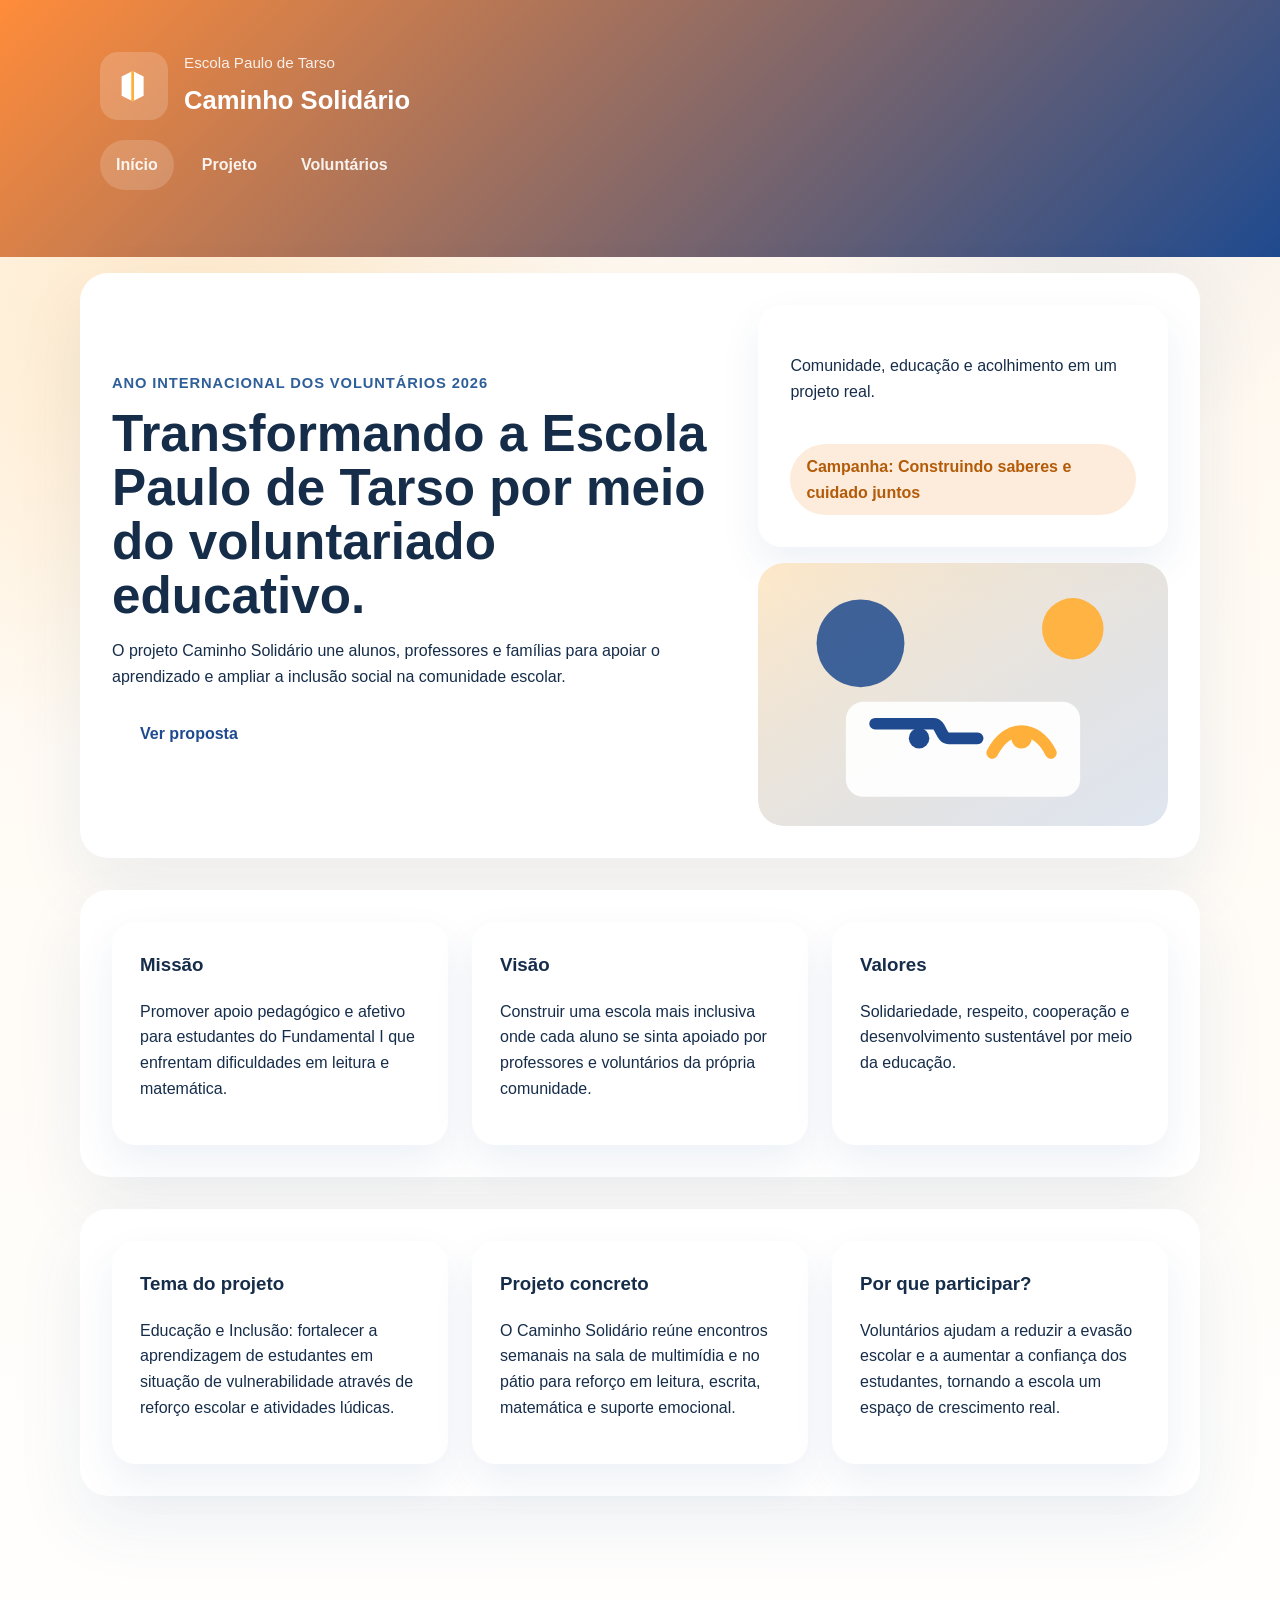
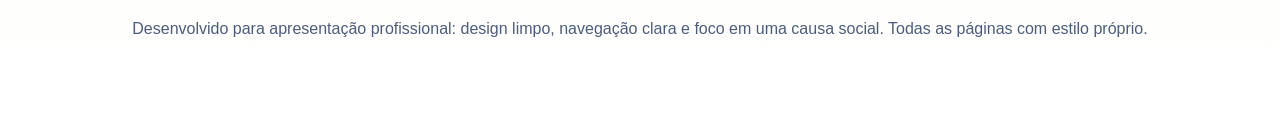
==== index.html @ b5e7ed50 "oi" ====
<!DOCTYPE html>
<html lang="pt-BR">
<head>
  <meta charset="UTF-8" />
  <meta name="viewport" content="width=device-width, initial-scale=1.0" />
  <title>Caminho Solidário | Escola Paulo de Tarso</title>
  <link rel="stylesheet" href="style.css" />
</head>
<body class="home" data-page-label="Início">
  <header>
    <div class="header-inner container">
      <div class="logo-box">
        <div class="logo-mark" aria-label="Logo da Escola Paulo de Tarso">
          <svg viewBox="0 0 64 64" xmlns="http://www.w3.org/2000/svg" aria-hidden="true">
            <path d="M14 18 L30 10 L46 18 V46 L30 54 L14 46 Z" fill="#ffffff" />
            <path d="M30 10 V54" stroke="#ffb03b" stroke-width="4" />
          </svg>
        </div>
        <div class="logo-text">
          <p>Escola Paulo de Tarso</p>
          <h1>Caminho Solidário</h1>
        </div>
      </div>
      <nav class="main-nav" aria-label="Navegação principal">
        <a href="index.html" class="nav-link active">Início</a>
        <a href="projeto.html" class="nav-link">Projeto</a>
        <a href="voluntarios.html" class="nav-link">Voluntários</a>
      </nav>
    </div>
  </header>

  <main class="container">
    <section class="home-hero">
      <div class="hero-content">
        <span class="eyebrow">Ano Internacional dos Voluntários 2026</span>
        <h2>Transformando a Escola Paulo de Tarso por meio do voluntariado educativo.</h2>
        <p>O projeto Caminho Solidário une alunos, professores e famílias para apoiar o aprendizado e ampliar a inclusão social na comunidade escolar.</p>
        <div class="hero-actions">
          <a class="button-primary" href="projeto.html">Ver proposta</a>
          <a class="button-secondary" href="voluntarios.html">Quero ser voluntário</a>
        </div>
      </div>
      <div class="hero-visual">
        <div class="visual-card">
          <p>Comunidade, educação e acolhimento em um projeto real.</p>
          <div class="visual-pill">Campanha: Construindo saberes e cuidado juntos</div>
        </div>
      </div>
    </section>

    <section class="mission-grid">
      <article class="mission-card">
        <h3>Missão</h3>
        <p>Promover apoio pedagógico e afetivo para estudantes do Fundamental I que enfrentam dificuldades em leitura e matemática.</p>
      </article>
      <article class="mission-card">
        <h3>Visão</h3>
        <p>Construir uma escola mais inclusiva onde cada aluno se sinta apoiado por professores e voluntários da própria comunidade.</p>
      </article>
      <article class="mission-card">
        <h3>Valores</h3>
        <p>Solidariedade, respeito, cooperação e desenvolvimento sustentável por meio da educação.</p>
      </article>
    </section>

    <section class="home-preview">
      <div class="preview-card">
        <h3>Tema do projeto</h3>
        <p>Educação e Inclusão: fortalecer a aprendizagem de estudantes em situação de vulnerabilidade através de reforço escolar e atividades lúdicas.</p>
      </div>
      <div class="preview-card">
        <h3>Projeto concreto</h3>
        <p>O Caminho Solidário reúne encontros semanais na sala de multimídia e no pátio para reforço em leitura, escrita, matemática e suporte emocional.</p>
      </div>
      <div class="preview-card">
        <h3>Por que participar?</h3>
        <p>Voluntários ajudam a reduzir a evasão escolar e a aumentar a confiança dos estudantes, tornando a escola um espaço de crescimento real.</p>
      </div>
    </section>
  </main>

  <footer class="site-footer">
    <div class="container">
      <p>Desenvolvido para apresentação profissional: design limpo, navegação clara e foco em uma causa social. Todas as páginas com estilo próprio.</p>
    </div>
  </footer>

  <script src="script.js"></script>
</body>
</html>
---- style.css ----
:root {
  --orange: #f08a24;
  --blue: #1f4a8f;
  --white: #ffffff;
  --gray: #f4f6fb;
  --dark: #1d3557;
  --soft: #e9f1ff;
  --text: #162d4a;
}

* {
  box-sizing: border-box;
}

body {
  margin: 0;
  font-family: "Inter", "Segoe UI", sans-serif;
  color: var(--text);
  line-height: 1.6;
  min-height: 100vh;
}

a {
  color: inherit;
  text-decoration: none;
}

img,
svg {
  max-width: 100%;
  display: block;
}

.container {
  width: min(1120px, calc(100% - 2rem));
  margin: 0 auto;
  padding: 1rem 0 3rem;
}

header {
  color: var(--white);
  padding: 2.2rem 1rem 1.2rem;
}

.header-inner {
  max-width: 1080px;
  margin: 0 auto;
  display: grid;
  grid-template-columns: 1fr;
  gap: 1.25rem;
}

.logo-box {
  display: flex;
  align-items: center;
  gap: 1rem;
}

.logo-mark {
  width: 68px;
  height: 68px;
  border-radius: 18px;
  display: grid;
  place-items: center;
  background: rgba(255, 255, 255, 0.18);
}

.logo-mark svg {
  width: 44px;
  height: 44px;
}

.logo-text p {
  margin: 0;
  opacity: 0.88;
  font-size: 0.95rem;
}

.logo-text h1 {
  margin: 0.25rem 0 0;
  font-size: 1.6rem;
}

.main-nav {
  display: flex;
  flex-wrap: wrap;
  gap: 0.75rem;
}

.nav-link {
  padding: 0.75rem 1rem;
  border-radius: 999px;
  font-weight: 700;
  color: rgba(255, 255, 255, 0.9);
  transition: background 0.2s ease;
}

.nav-link:hover,
.nav-link.active {
  background: rgba(255, 255, 255, 0.16);
}

body.home {
  background: radial-gradient(circle at 15% 20%, rgba(255, 176, 60, 0.22), transparent 24%),
    radial-gradient(circle at 85% 10%, rgba(31, 74, 143, 0.08), transparent 15%),
    linear-gradient(180deg, #fff7ec 0%, #ffffff 100%);
}

body.home header {
  background: linear-gradient(135deg, #ff8c3a, #1f4a8f);
}

body.projeto {
  background: radial-gradient(circle at 82% 16%, rgba(31, 74, 143, 0.18), transparent 22%),
    radial-gradient(circle at 18% 80%, rgba(255, 176, 60, 0.08), transparent 18%),
    linear-gradient(180deg, #e6f0ff 0%, #f8fbff 100%);
}

body.projeto header {
  background: linear-gradient(135deg, #143f6b, #2365a8);
}

body.voluntarios {
  background: radial-gradient(circle at 50% 10%, rgba(240, 138, 36, 0.18), transparent 26%),
    radial-gradient(circle at 15% 70%, rgba(31, 74, 143, 0.08), transparent 18%),
    linear-gradient(180deg, #e8efff 0%, #ffffff 100%);
}

body.voluntarios header {
  background: linear-gradient(135deg, #1f4a8f, #254e98);
}

.hero-visual {
  position: relative;
  display: grid;
  gap: 1rem;
}

.visual-image,
.image-canvas {
  border-radius: 26px;
  overflow: hidden;
  min-height: 260px;
  background: rgba(255, 255, 255, 0.76);
  display: grid;
  place-items: center;
}

.visual-image img,
.image-canvas img {
  width: 100%;
  height: auto;
  display: block;
}

main {
  margin-top: -2rem;
}

section {
  background: var(--white);
  border-radius: 28px;
  box-shadow: 0 28px 70px rgba(31, 74, 143, 0.08);
  margin-bottom: 2rem;
  padding: 2rem;
}

.eyebrow {
  display: inline-flex;
  align-items: center;
  gap: 0.5rem;
  font-size: 0.92rem;
  font-weight: 700;
  letter-spacing: 0.06em;
  text-transform: uppercase;
  color: #2f5f99;
}

.button-primary,
.button-secondary {
  display: inline-flex;
  align-items: center;
  justify-content: center;
  border-radius: 999px;
  font-weight: 700;
  padding: 0.95rem 1.75rem;
  transition: transform 0.2s ease, opacity 0.2s ease;
}

.button-primary {
  background: var(--white);
  color: var(--blue);
}

.button-secondary {
  background: rgba(255,255,255,0.14);
  color: var(--white);
}

.button-primary:hover,
.button-secondary:hover {
  transform: translateY(-2px);
  opacity: 0.92;
}

.home-hero,
.project-hero,
.volunteer-hero {
  display: grid;
  gap: 2rem;
}

.home-hero {
  grid-template-columns: 1.5fr 1fr;
  align-items: center;
}

.hero-content h2,
.project-hero h2,
.volunteer-hero h2 {
  margin: 0.75rem 0 1rem;
  line-height: 1.05;
  font-size: clamp(2.4rem, 4vw, 3.6rem);
}

.home-hero p,
.project-hero p,
.volunteer-hero p {
  max-width: 44rem;
}

.hero-actions {
  display: flex;
  gap: 1rem;
  flex-wrap: wrap;
}

.hero-visual {
  position: relative;
}

.visual-card,
.project-highlight,
.volunteer-metrics,
.mission-card,
.preview-card,
.timeline-card,
.status-card,
.form-panel,
.profile-card,
.profile-text,
.project-cards .card,
.developer-grid > * {
  background: rgba(255,255,255,0.98);
  border-radius: 24px;
  padding: 1.75rem;
  box-shadow: 0 18px 40px rgba(31, 74, 143, 0.08);
}

.visual-card {
  height: 100%;
  display: grid;
  align-items: center;
  justify-content: center;
  gap: 1.5rem;
  padding: 2rem;
}

.visual-pill {
  display: inline-flex;
  padding: 0.6rem 1rem;
  border-radius: 999px;
  background: rgba(240, 138, 36, 0.16);
  color: #b35b08;
  font-weight: 700;
}

.mission-grid,
.home-preview,
.project-cards,
.timeline-section,
.form-section,
.developer-grid,
.footer-grid {
  display: grid;
  gap: 1.5rem;
}

.mission-grid,
.home-preview,
.timeline-section,
.form-section,
.developer-grid {
  grid-template-columns: repeat(auto-fit, minmax(260px, 1fr));
}

.mission-card,
.preview-card,
.timeline-card,
.profile-card,
.profile-text,
.status-card {
  min-height: 160px;
}

.mission-card h3,
.preview-card h3,
.timeline-card h3,
.status-card h3,
.profile-text h3 {
  margin-top: 0;
}

.project-hero {
  grid-template-columns: 1.3fr 0.9fr;
}

.project-highlight p,
.volunteer-metrics div p,
.status-card p,
.profile-text p,
.profile-card p {
  margin: 0.85rem 0 0;
}

.project-cards .card {
  padding: 1.75rem;
}

.timeline-card ol {
  padding-left: 1.2rem;
}

.timeline-card ol li {
  margin-bottom: 0.85rem;
}

.image-block {
  display: grid;
  gap: 1.5rem;
}

.image-block.project-image {
  grid-template-columns: 1fr 1fr;
}

.image-canvas {
  min-height: 260px;
  border-radius: 24px;
  background: radial-gradient(circle at center, rgba(240,138,36,0.16), rgba(31,74,143,0.08));
  position: relative;
}

.image-canvas::before {
  content: "";
  position: absolute;
  inset: 1.5rem;
  background: radial-gradient(circle at 20% 30%, rgba(255,255,255,0.8), transparent 45%), radial-gradient(circle at 80% 60%, rgba(255,255,255,0.35), transparent 30%);
  border-radius: 20px;
}

.form-grid {
  display: grid;
  gap: 1rem;
}

label {
  display: grid;
  gap: 0.5rem;
  font-weight: 600;
}

input,
select,
textarea {
  width: 100%;
  border: 1px solid #d8dde8;
  border-radius: 14px;
  padding: 0.95rem 1rem;
  font: inherit;
  background: var(--white);
}

input:focus,
select:focus,
textarea:focus {
  outline: 3px solid rgba(31, 74, 143, 0.15);
}

textarea {
  resize: vertical;
  min-height: 140px;
}

button {
  border: none;
  background: var(--blue);
  color: var(--white);
  padding: 1rem 1.5rem;
  border-radius: 14px;
  cursor: pointer;
  font-size: 1rem;
  font-weight: 700;
}

button:hover {
  background: #163b72;
}

.volunteer-status {
  border-radius: 18px;
  background: #eff6ff;
  padding: 1rem 1.25rem;
  color: var(--text);
  font-weight: 600;
}

.volunteer-count,
.visit-note {
  margin-top: 1rem;
  font-weight: 600;
}

.profile-card {
  display: grid;
  gap: 1rem;
}

.profile-card img {
  border-radius: 22px;
  object-fit: cover;
  height: 240px;
  width: 100%;
}

.profile-text {
  display: grid;
  gap: 1rem;
}

.site-footer {
  padding: 1.5rem 0 3rem;
}

.site-footer p {
  margin: 0;
  text-align: center;
  color: #4b5d7f;
}

.visit-note {
  color: #254070;
}

@media (max-width: 900px) {
  .home-hero,
  .project-hero,
  .volunteer-hero,
  .image-block.project-image,
  .timeline-section,
  .form-section,
  .developer-grid,
  .mission-grid,
  .home-preview {
    grid-template-columns: 1fr;
  }

  main {
    margin-top: -1.5rem;
  }
}

@media (max-width: 620px) {
  header {
    padding: 1.5rem 1rem 1rem;
  }

  .hero-content h2,
  .project-hero h2,
  .volunteer-hero h2 {
    font-size: 2.2rem;
  }

  .button-primary,
  .button-secondary {
    width: 100%;
  }
}
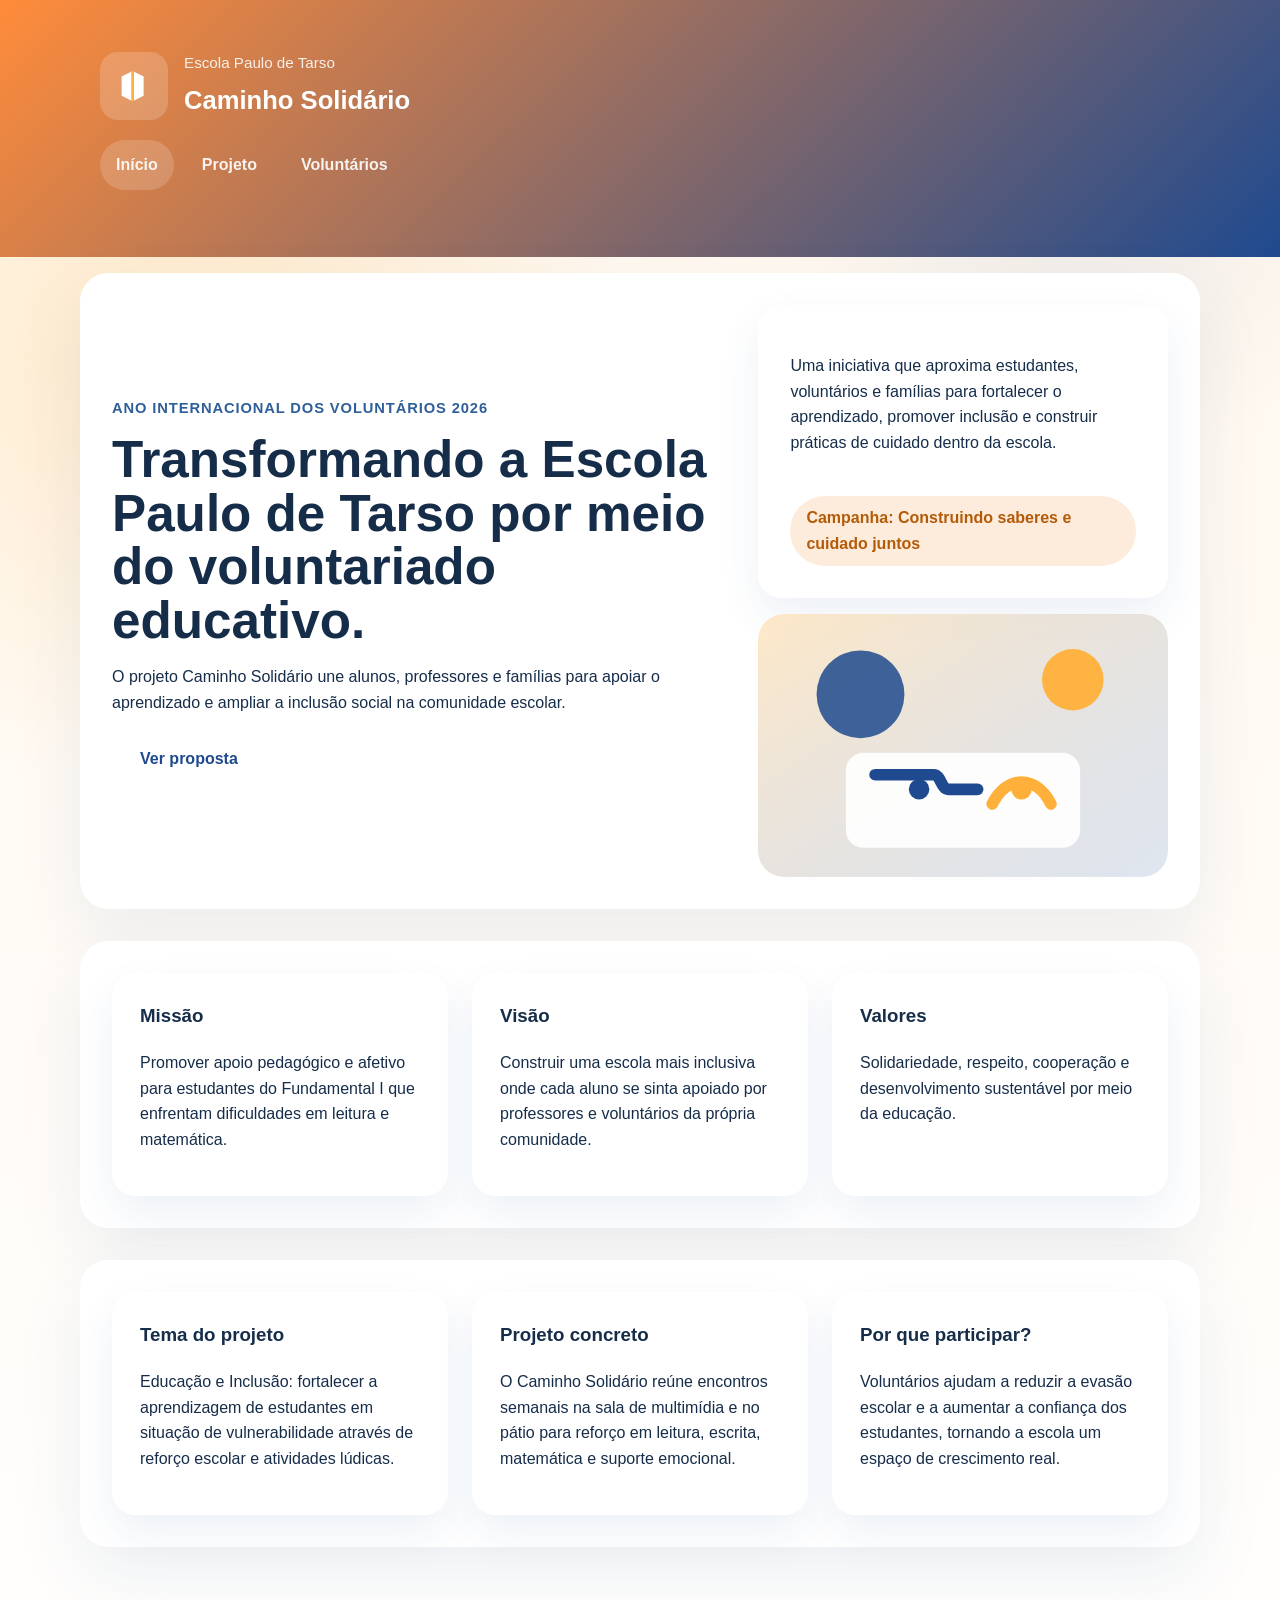
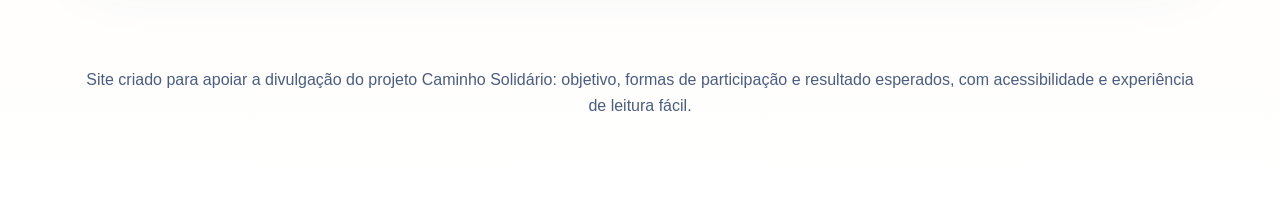
==== commit 4a6f5dd1: "adiciona pasta imagens e arquivo html" ====
--- a/index.html
+++ b/index.html
@@ -42,7 +42,7 @@
       </div>
       <div class="hero-visual">
         <div class="visual-card">
-          <p>Comunidade, educação e acolhimento em um projeto real.</p>
+          <p>Uma iniciativa que aproxima estudantes, voluntários e famílias para fortalecer o aprendizado, promover inclusão e construir práticas de cuidado dentro da escola.</p>
           <div class="visual-pill">Campanha: Construindo saberes e cuidado juntos</div>
         </div>
       </div>
@@ -79,9 +79,9 @@
     </section>
   </main>
 
-  <footer class="site-footer">
+    <footer class="site-footer">
     <div class="container">
-      <p>Desenvolvido para apresentação profissional: design limpo, navegação clara e foco em uma causa social. Todas as páginas com estilo próprio.</p>
+      <p>Site criado para apoiar a divulgação do projeto Caminho Solidário: objetivo, formas de participação e resultado esperados, com acessibilidade e experiência de leitura fácil.</p>
     </div>
   </footer>
 
--- a/style.css
+++ b/style.css
@@ -389,7 +389,7 @@
 
 textarea {
   resize: vertical;
-  min-height: 140px;
+  min-height: 220px;
 }
 
 button {
@@ -429,7 +429,7 @@
 .profile-card img {
   border-radius: 22px;
   object-fit: cover;
-  height: 240px;
+  height: 320px;
   width: 100%;
 }
 
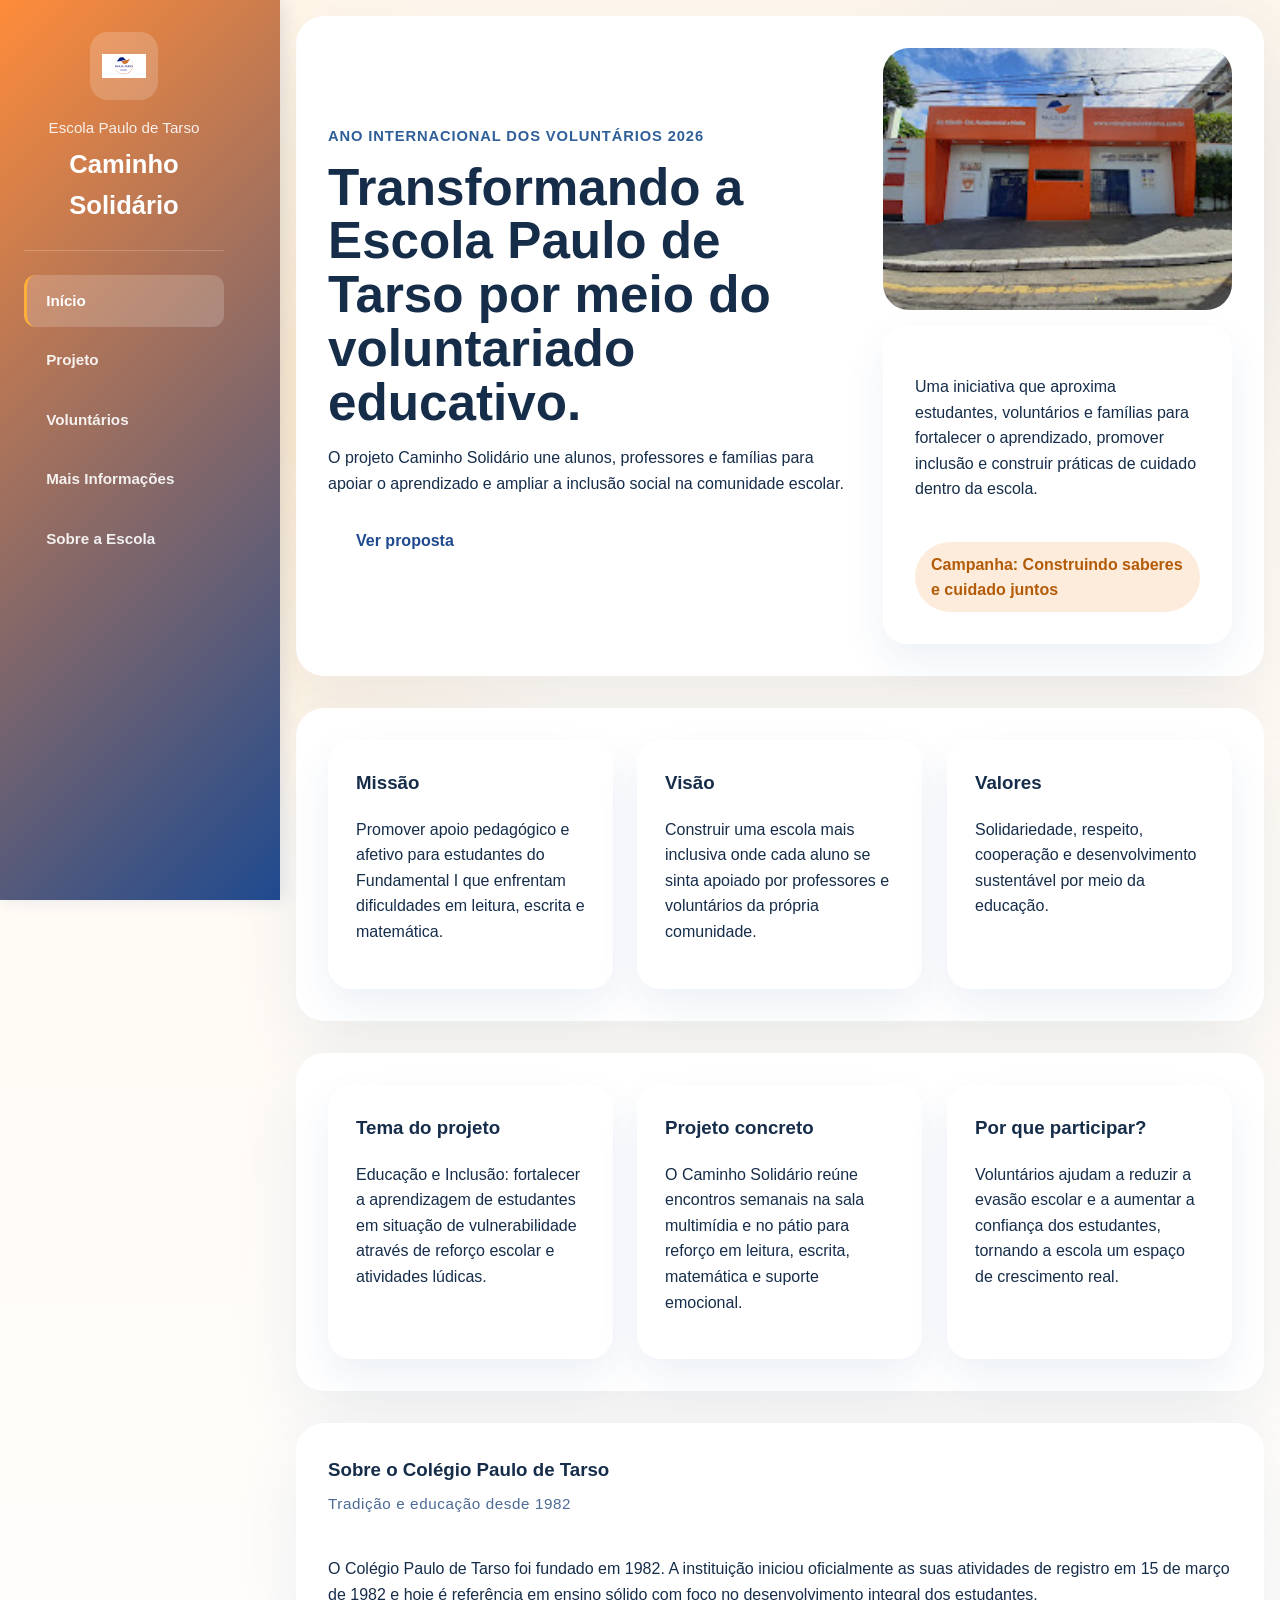
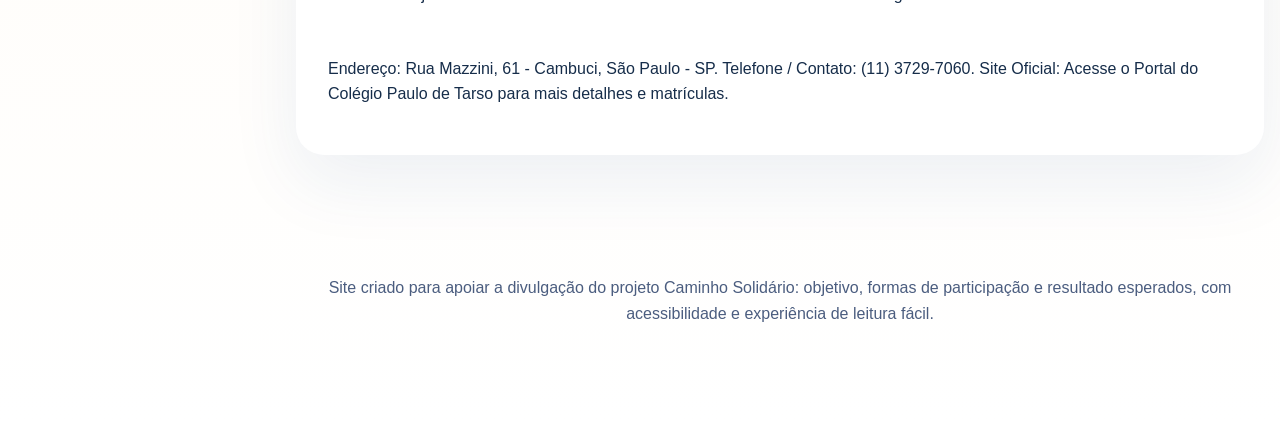
==== commit 3637b4f0: "opa" ====
--- a/index.html
+++ b/index.html
@@ -10,11 +10,8 @@
   <header>
     <div class="header-inner container">
       <div class="logo-box">
-        <div class="logo-mark" aria-label="Logo da Escola Paulo de Tarso">
-          <svg viewBox="0 0 64 64" xmlns="http://www.w3.org/2000/svg" aria-hidden="true">
-            <path d="M14 18 L30 10 L46 18 V46 L30 54 L14 46 Z" fill="#ffffff" />
-            <path d="M30 10 V54" stroke="#ffb03b" stroke-width="4" />
-          </svg>
+        <div class="logo-mark" aria-label="Símbolo do Colégio Paulo de Tarso">
+          <img src="assets/images/download.png" alt="Símbolo do Colégio Paulo de Tarso" />
         </div>
         <div class="logo-text">
           <p>Escola Paulo de Tarso</p>
@@ -25,6 +22,8 @@
         <a href="index.html" class="nav-link active">Início</a>
         <a href="projeto.html" class="nav-link">Projeto</a>
         <a href="voluntarios.html" class="nav-link">Voluntários</a>
+        <a href="mais-informacoes.html" class="nav-link">Mais Informações</a>
+        <a href="sobre-escola.html" class="nav-link">Sobre a Escola</a>
       </nav>
     </div>
   </header>
@@ -41,6 +40,9 @@
         </div>
       </div>
       <div class="hero-visual">
+        <div class="visual-image">
+          <img src="assets/images/download.jpg" alt="Fachada do Colégio Paulo de Tarso" />
+        </div>
         <div class="visual-card">
           <p>Uma iniciativa que aproxima estudantes, voluntários e famílias para fortalecer o aprendizado, promover inclusão e construir práticas de cuidado dentro da escola.</p>
           <div class="visual-pill">Campanha: Construindo saberes e cuidado juntos</div>
@@ -51,7 +53,7 @@
     <section class="mission-grid">
       <article class="mission-card">
         <h3>Missão</h3>
-        <p>Promover apoio pedagógico e afetivo para estudantes do Fundamental I que enfrentam dificuldades em leitura e matemática.</p>
+        <p>Promover apoio pedagógico e afetivo para estudantes do Fundamental I que enfrentam dificuldades em leitura, escrita e matemática.</p>
       </article>
       <article class="mission-card">
         <h3>Visão</h3>
@@ -70,11 +72,22 @@
       </div>
       <div class="preview-card">
         <h3>Projeto concreto</h3>
-        <p>O Caminho Solidário reúne encontros semanais na sala de multimídia e no pátio para reforço em leitura, escrita, matemática e suporte emocional.</p>
+        <p>O Caminho Solidário reúne encontros semanais na sala multimídia e no pátio para reforço em leitura, escrita, matemática e suporte emocional.</p>
       </div>
       <div class="preview-card">
         <h3>Por que participar?</h3>
         <p>Voluntários ajudam a reduzir a evasão escolar e a aumentar a confiança dos estudantes, tornando a escola um espaço de crescimento real.</p>
+      </div>
+    </section>
+
+    <section class="school-summary">
+      <div class="section-head">
+        <h3>Sobre o Colégio Paulo de Tarso</h3>
+        <span>Tradição e educação desde 1982</span>
+      </div>
+      <div class="school-content">
+        <p>O Colégio Paulo de Tarso foi fundado em 1982. A instituição iniciou oficialmente as suas atividades de registro em 15 de março de 1982 e hoje é referência em ensino sólido com foco no desenvolvimento integral dos estudantes.</p>
+        <p>Endereço: Rua Mazzini, 61 - Cambuci, São Paulo - SP. Telefone / Contato: (11) 3729-7060. Site Oficial: Acesse o Portal do Colégio Paulo de Tarso para mais detalhes e matrículas.</p>
       </div>
     </section>
   </main>
--- a/style.css
+++ b/style.css
@@ -18,6 +18,24 @@
   color: var(--text);
   line-height: 1.6;
   min-height: 100vh;
+  display: grid;
+  grid-template-columns: 280px 1fr;
+  grid-template-rows: auto 1fr;
+}
+
+body > header {
+  grid-column: 1;
+  grid-row: 1 / 3;
+}
+
+body > main {
+  grid-column: 2;
+  grid-row: 2;
+}
+
+body > footer {
+  grid-column: 2;
+  grid-row: 3;
 }
 
 a {
@@ -39,21 +57,38 @@
 
 header {
   color: var(--white);
-  padding: 2.2rem 1rem 1.2rem;
+  padding: 2rem 1.5rem;
+  position: fixed;
+  left: 0;
+  top: 0;
+  width: 280px;
+  height: 100vh;
+  background: linear-gradient(135deg, #ff8c3a, #1f4a8f);
+  display: flex;
+  flex-direction: column;
+  gap: 2rem;
+  overflow-y: auto;
+  box-shadow: 4px 0 16px rgba(31, 74, 143, 0.12);
+  z-index: 100;
 }
 
 .header-inner {
-  max-width: 1080px;
-  margin: 0 auto;
-  display: grid;
-  grid-template-columns: 1fr;
-  gap: 1.25rem;
+  display: flex;
+  flex-direction: column;
+  gap: 1.5rem;
+  margin: 0;
+  max-width: none;
+  padding: 0;
 }
 
 .logo-box {
   display: flex;
+  flex-direction: column;
   align-items: center;
   gap: 1rem;
+  text-align: center;
+  padding-bottom: 1.5rem;
+  border-bottom: 1px solid rgba(255, 255, 255, 0.2);
 }
 
 .logo-mark {
@@ -63,11 +98,15 @@
   display: grid;
   place-items: center;
   background: rgba(255, 255, 255, 0.18);
-}
-
-.logo-mark svg {
+  overflow: hidden;
+}
+
+.logo-mark svg,
+.logo-mark img {
   width: 44px;
   height: 44px;
+  display: block;
+  object-fit: contain;
 }
 
 .logo-text p {
@@ -83,21 +122,27 @@
 
 .main-nav {
   display: flex;
-  flex-wrap: wrap;
-  gap: 0.75rem;
+  flex-direction: column;
+  flex-wrap: nowrap;
+  gap: 0.5rem;
 }
 
 .nav-link {
-  padding: 0.75rem 1rem;
-  border-radius: 999px;
+  padding: 0.85rem 1.2rem;
+  border-radius: 12px;
   font-weight: 700;
   color: rgba(255, 255, 255, 0.9);
-  transition: background 0.2s ease;
+  transition: all 0.25s ease;
+  text-align: left;
+  font-size: 0.95rem;
+  border-left: 3px solid transparent;
 }
 
 .nav-link:hover,
 .nav-link.active {
-  background: rgba(255, 255, 255, 0.16);
+  background: rgba(255, 255, 255, 0.18);
+  border-left-color: #ffb03b;
+  color: #ffffff;
 }
 
 body.home {
@@ -128,6 +173,26 @@
 
 body.voluntarios header {
   background: linear-gradient(135deg, #1f4a8f, #254e98);
+}
+
+body.mais-informacoes {
+  background: radial-gradient(circle at 25% 15%, rgba(240, 138, 36, 0.15), transparent 25%),
+    radial-gradient(circle at 85% 80%, rgba(31, 74, 143, 0.08), transparent 20%),
+    linear-gradient(180deg, #fef3e6 0%, #ffffff 100%);
+}
+
+body.mais-informacoes header {
+  background: linear-gradient(135deg, #ff8c3a, #f08a24);
+}
+
+body.sobre-escola {
+  background: radial-gradient(circle at 80% 20%, rgba(31, 74, 143, 0.15), transparent 25%),
+    radial-gradient(circle at 10% 70%, rgba(240, 138, 36, 0.08), transparent 18%),
+    linear-gradient(180deg, #e9f4ff 0%, #ffffff 100%);
+}
+
+body.sobre-escola header {
+  background: linear-gradient(135deg, #1f4a8f, #2d5fa8);
 }
 
 .hero-visual {
@@ -226,6 +291,27 @@
 .home-hero p,
 .project-hero p,
 .volunteer-hero p {
+  max-width: 44rem;
+}
+
+.page-hero {
+  display: grid;
+  gap: 2rem;
+  grid-template-columns: 1fr;
+}
+
+.page-hero > div {
+  display: grid;
+  gap: 1rem;
+}
+
+.page-hero h2 {
+  margin: 0.75rem 0 1rem;
+  line-height: 1.05;
+  font-size: clamp(2.4rem, 4vw, 3.6rem);
+}
+
+.page-hero p {
   max-width: 44rem;
 }
 
@@ -349,6 +435,28 @@
   border-radius: 24px;
   background: radial-gradient(circle at center, rgba(240,138,36,0.16), rgba(31,74,143,0.08));
   position: relative;
+  overflow: hidden;
+}
+
+.image-canvas img {
+  width: 100%;
+  height: 100%;
+  object-fit: cover;
+  display: block;
+}
+
+.map-panel .map-frame {
+  margin-top: 1.5rem;
+  border-radius: 24px;
+  overflow: hidden;
+  box-shadow: inset 0 0 0 1px rgba(31, 74, 143, 0.08);
+}
+
+.map-panel iframe {
+  width: 100%;
+  min-height: 260px;
+  border: 0;
+  display: block;
 }
 
 .image-canvas::before {
@@ -407,6 +515,100 @@
   background: #163b72;
 }
 
+@keyframes floatAnimation {
+  0%, 100% { transform: translateY(0); }
+  50% { transform: translateY(-12px); }
+}
+
+@keyframes fadeInText {
+  from { opacity: 0; transform: translateY(18px); }
+  to { opacity: 1; transform: translateY(0); }
+}
+
+.reveal-on-scroll {
+  opacity: 0;
+  transform: translateY(24px);
+  transition: opacity 0.8s ease, transform 0.8s ease;
+  will-change: opacity, transform;
+}
+
+.reveal-on-scroll.revealed {
+  opacity: 1;
+  transform: translateY(0);
+}
+
+.button-primary,
+.button-secondary {
+  position: relative;
+  overflow: hidden;
+}
+
+.button-primary::after,
+.button-secondary::after {
+  content: '';
+  position: absolute;
+  inset: 0;
+  background: linear-gradient(90deg, rgba(255,255,255,0.22), rgba(255,255,255,0.08), rgba(255,255,255,0.22));
+  opacity: 0;
+  transition: opacity 0.4s ease;
+}
+
+.button-primary:hover::after,
+.button-secondary:hover::after {
+  opacity: 1;
+}
+
+.visual-image img,
+.image-canvas img,
+.profile-card img,
+.logo-mark img {
+  animation: floatAnimation 8s ease-in-out infinite;
+}
+
+.image-canvas {
+  transition: transform 0.35s ease, box-shadow 0.35s ease;
+}
+
+.image-canvas:hover {
+  transform: translateY(-6px);
+}
+
+.contact-card,
+.project-highlight,
+.timeline-card,
+.preview-card,
+.mission-card,
+.profile-card,
+.status-card,
+.visual-card {
+  transition: transform 0.35s ease, box-shadow 0.35s ease;
+}
+
+.contact-card:hover,
+.project-highlight:hover,
+.timeline-card:hover,
+.preview-card:hover,
+.mission-card:hover,
+.profile-card:hover,
+.status-card:hover,
+.visual-card:hover {
+  transform: translateY(-8px);
+  box-shadow: 0 30px 60px rgba(31, 74, 143, 0.14);
+}
+
+.hero-content h2,
+.project-hero h2,
+.volunteer-hero h2 {
+  animation: fadeInText 0.9s ease both;
+}
+
+@media (prefers-reduced-motion: reduce) {
+  *, *::before, *::after {
+    animation: none !important;
+    transition: none !important;
+  }
+}
+
 .volunteer-status {
   border-radius: 18px;
   background: #eff6ff;
@@ -426,6 +628,59 @@
   gap: 1rem;
 }
 
+.section-head {
+  display: grid;
+  gap: 0.45rem;
+  margin-bottom: 1.5rem;
+}
+
+.section-head h3 {
+  margin: 0;
+}
+
+.section-head span {
+  color: #4b6a95;
+  font-size: 0.95rem;
+  letter-spacing: 0.04em;
+}
+
+.school-summary,
+.contact-panel {
+  padding: 2rem;
+  border-radius: 28px;
+  background: var(--white);
+  box-shadow: 0 28px 70px rgba(31, 74, 143, 0.08);
+  margin-bottom: 2rem;
+}
+
+.school-content {
+  display: grid;
+  gap: 1rem;
+}
+
+.contact-grid {
+  display: grid;
+  gap: 1rem;
+  grid-template-columns: repeat(auto-fit, minmax(200px, 1fr));
+}
+
+.contact-card {
+  padding: 1.6rem;
+  border-radius: 24px;
+  background: #f8fbff;
+  border: 1px solid #e3ebf7;
+}
+
+.contact-card h4 {
+  margin: 0;
+  font-size: 1.05rem;
+}
+
+.contact-card p {
+  margin: 0.9rem 0 0;
+  color: #445c82;
+}
+
 .profile-card img {
   border-radius: 22px;
   object-fit: cover;
@@ -452,10 +707,94 @@
   color: #254070;
 }
 
+.profile-card a,
+.profile-text a {
+  color: var(--blue);
+  font-weight: 700;
+  position: relative;
+  transition: all 0.3s ease;
+  padding-bottom: 0.25rem;
+  border-bottom: 2.5px solid var(--blue);
+  display: inline-block;
+}
+
+.profile-card a:hover,
+.profile-text a:hover {
+  transform: scale(1.12);
+  color: var(--orange);
+  border-bottom-color: var(--orange);
+  text-shadow: 0 0 10px rgba(240, 138, 36, 0.4);
+}
+
+@media (max-width: 1024px) {
+  body {
+    grid-template-columns: 240px 1fr;
+  }
+
+  header {
+    width: 240px;
+    padding: 1.5rem 1rem;
+  }
+
+  .logo-text h1 {
+    font-size: 1.3rem;
+  }
+
+  .nav-link {
+    padding: 0.75rem 1rem;
+    font-size: 0.9rem;
+  }
+}
+
 @media (max-width: 900px) {
+  body {
+    grid-template-columns: 1fr;
+  }
+
+  body > header {
+    grid-column: 1;
+    grid-row: 1;
+    height: auto;
+    width: 100%;
+    position: static;
+    padding: 1.5rem 1rem;
+  }
+
+  body > main {
+    grid-column: 1;
+    grid-row: 2;
+  }
+
+  .header-inner {
+    flex-direction: row;
+    justify-content: space-between;
+    align-items: center;
+    gap: 1rem;
+  }
+
+  .logo-box {
+    flex-direction: row;
+    align-items: center;
+    border-bottom: none;
+    padding-bottom: 0;
+  }
+
+  .main-nav {
+    flex-direction: row;
+    flex-wrap: wrap;
+    gap: 0.3rem;
+  }
+
+  .nav-link {
+    padding: 0.5rem 0.7rem;
+    font-size: 0.8rem;
+    border-left: none;
+  }
+
   .home-hero,
   .project-hero,
   .volunteer-hero,
+  .page-hero,
   .image-block.project-image,
   .timeline-section,
   .form-section,
@@ -472,13 +811,28 @@
 
 @media (max-width: 620px) {
   header {
-    padding: 1.5rem 1rem 1rem;
+    padding: 1rem 1rem;
+  }
+
+  .logo-text {
+    display: flex;
+    flex-direction: column;
+    gap: 0.2rem;
+  }
+
+  .logo-text h1 {
+    font-size: 1.2rem;
+  }
+
+  .logo-text p {
+    font-size: 0.8rem;
   }
 
   .hero-content h2,
   .project-hero h2,
-  .volunteer-hero h2 {
-    font-size: 2.2rem;
+  .volunteer-hero h2,
+  .page-hero h2 {
+    font-size: 1.8rem;
   }
 
   .button-primary,
@@ -486,3 +840,4 @@
     width: 100%;
   }
 }
+
